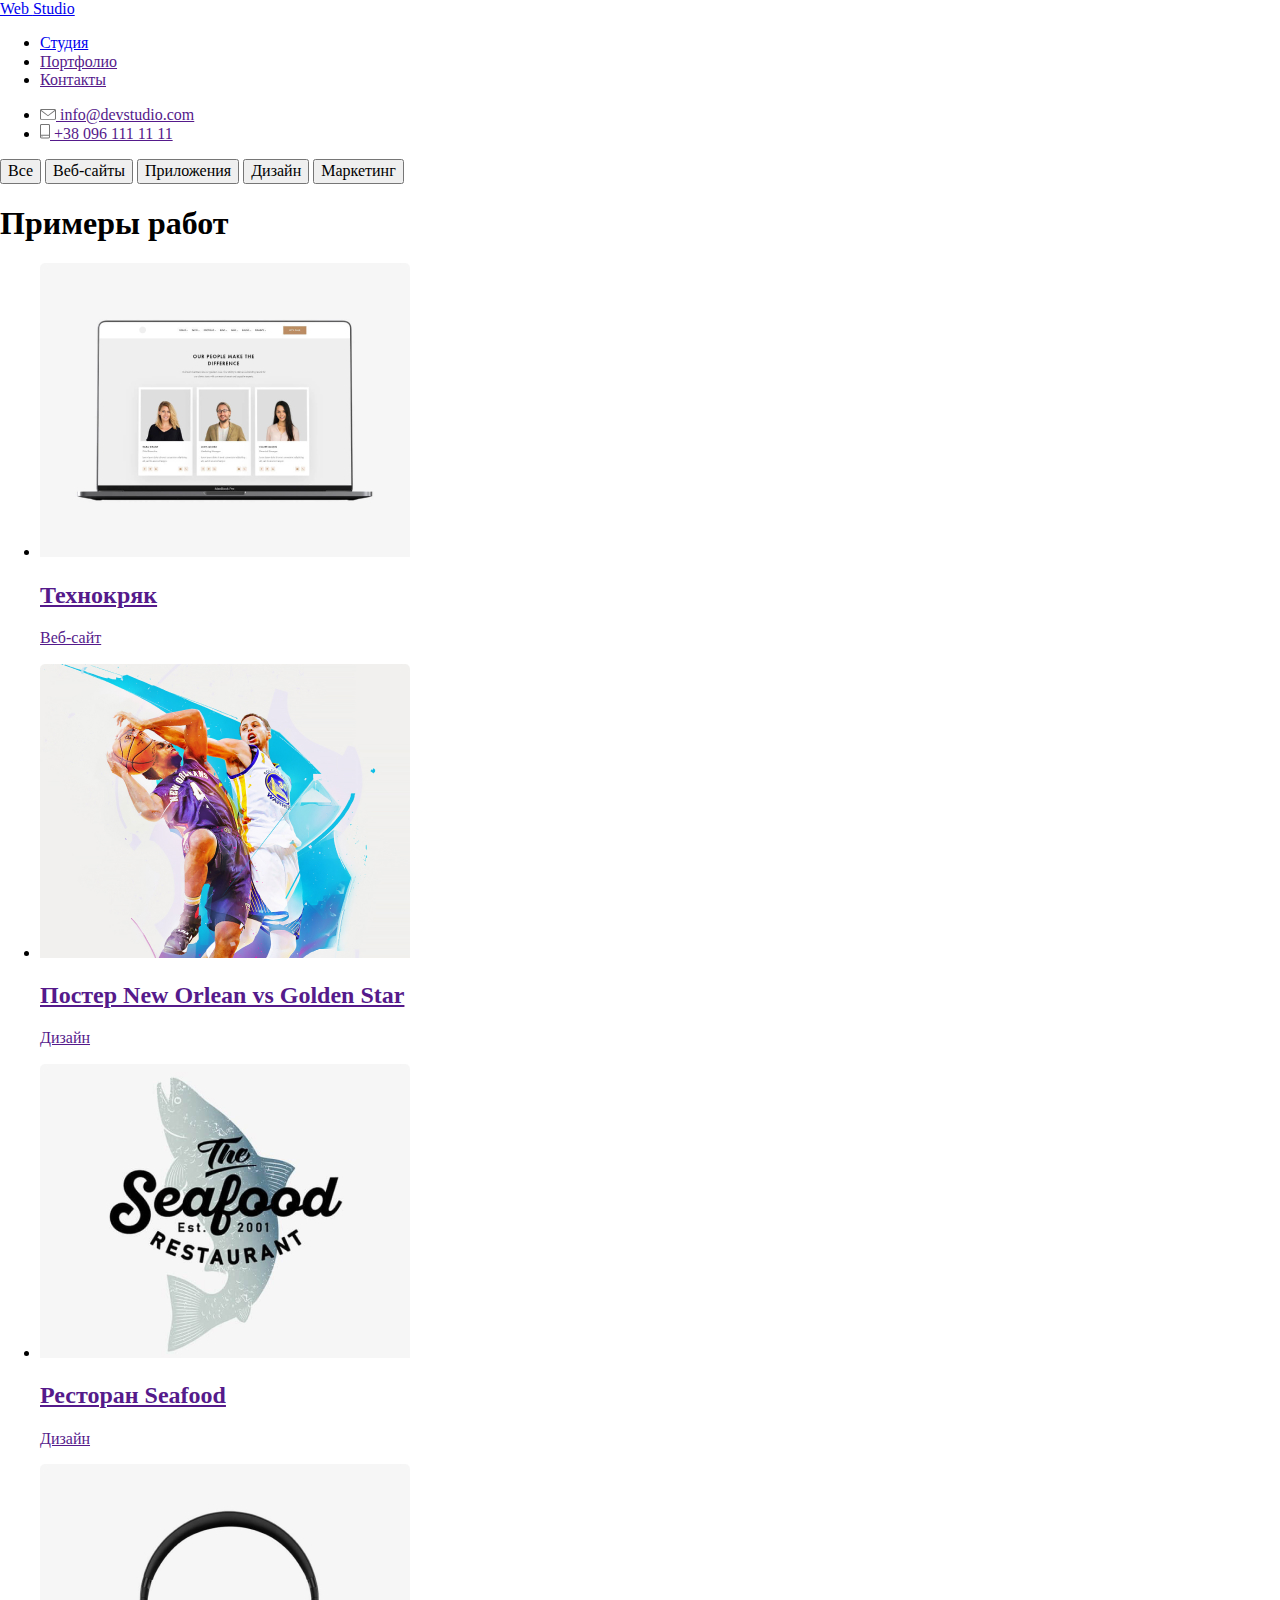
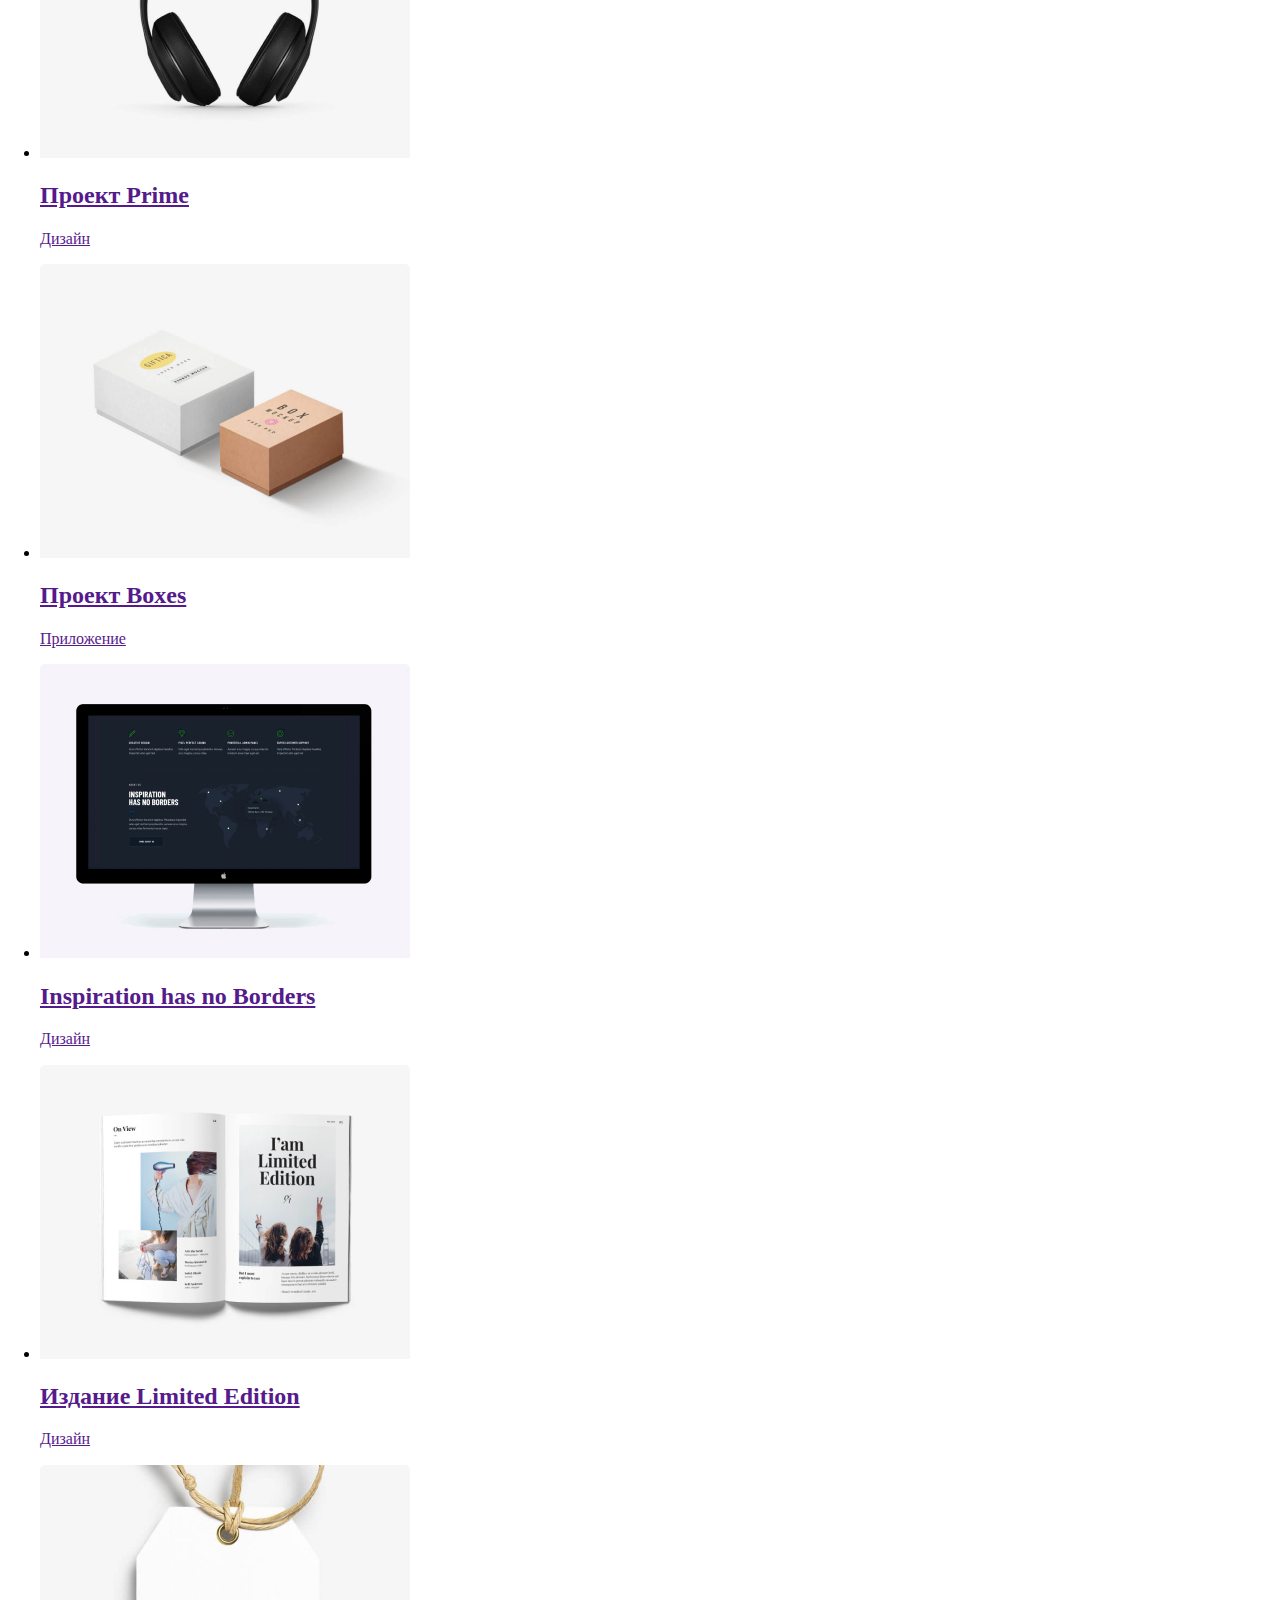
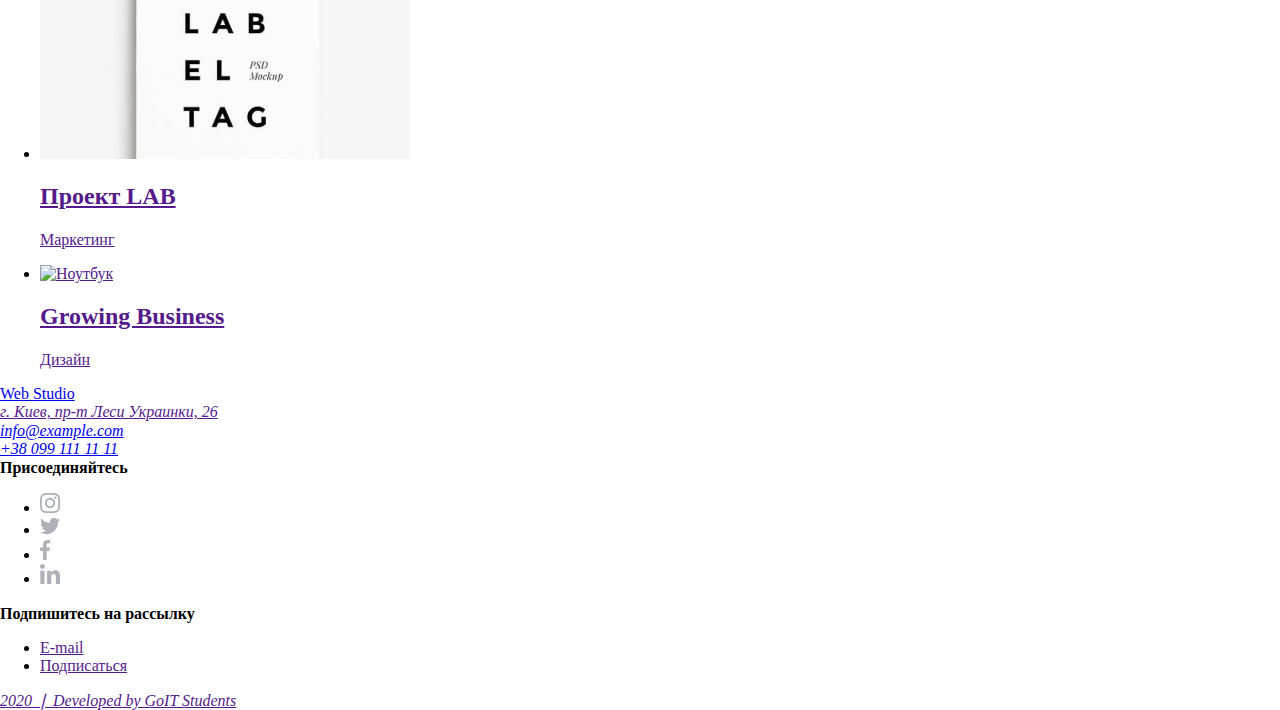
==== portfolio.html @ 4bbfb706 "разметка классами страницы портфолию" ====
<!DOCTYPE html>
<html lang="ru">
  <head>
    <meta charset="UTF-8" />
    <meta name="viewport" content="width=device-width, initial-scale=1.0" />
    <title>Web_studio</title>
    <link
      href="https://fonts.googleapis.com/css2?family=Raleway:wght@700&family=Roboto:wght@400;500;700;900&display=swap"
      rel="stylesheet"
    />
    <link rel="stylesheet" type="text/css" href="css/normalize.css" />
    <link rel="stylesheet" href="./css/styles.css" />
  </head>

  <body class="page">
    <!-- Шапка сайта -->
    <header>
      <div class="container main-flex">
        <nav class="nav-flex">
          <div class="logo-color">
            <a href="./index.html" class="logo"
              ><span class="logo-title"> Web </span> Studio
            </a>
          </div>
          <ul class="site-nav list">
            <li class="item"><a href="./index.html" class="link">Студия</a></li>
            <li class="item"><a href="" class="link current">Портфолио</a></li>
            <li class="item"><a href="" class="link">Контакты</a></li>
          </ul>
        </nav>
        <ul class="aside list">
          <li class="item"><a href="" class="link"><img src="./image/email.svg" alt="Конверт" />
              info@devstudio.com</a>
          </li>
          <li class="item"><a href="" class="link"><img src="./image/smartphone.svg" alt="Телефон" /> +38 096 111 11
              11</a>
          </li>
        </ul>
      </div>
    </header>

    <main>
       <!--Главный сектор-->
      <nav class="filter-nav container">
        <div class="filter">
            <button type="button" class="filter-text">Все</button>
            <button type="button" class="filter-text">Веб-сайты</button>
            <button type="button" class="filter-text">Приложения</button>
            <button type="button" class="filter-text">Дизайн</button>
            <button type="button" class="filter-text">Маркетинг</button>
          </div>
        </div>
      </nav>
      <!--Примеры работ-->
      <section class="work">
        <div class="container work">
         <h1 class="visually-hidden">Примеры работ</h1>
          <ul class="cards list">
            <li class="card-content item">
              <a href="" class="portfolio-elements">
                  <img class="work-img" src="./image/Portfolio/techno.jpg" alt="Компьютер" width="370" height="294"/>
                  <div class="portfolio-content">
                    <h2 class="title">Технокряк</h2>
                    <p class="subtitle">Веб-сайт</p>
                    <!-- <p class="text">
                  Технокряк это современная площадка распространения
                  коронавируса. Компании используют эту платформу для цифрового
                  шпионажа и атак на защищённые сервера конкурентов.
                </p> -->
                  </div>
              </a>
            </li>
                       
            <li class="card-content item">
              <a href="" class="portfolio-elements">
                <img class="work-img" src="./image/Portfolio/neworlen.jpg" alt="Баскетбол" width="370" height="294"/>
                  <div class="portfolio-content">
                    <h2 class="title">Постер New Orlean vs Golden Star</h2>
                    <p class="subtitle">Дизайн</p>
                    <!-- <p class="text">
                    Технокряк это современная площадка распространения
                    коронавируса. Компании используют эту платформу для цифрового
                    шпионажа и атак на защищённые сервера конкурентов.
                    </p> -->
                  </div>
              </a>
            </li>
              
            
            <li class="card-content item">
              <a href="" class="portfolio-elements">
                <img class="work-img" src="./image/Portfolio/seafood.jpg" alt="Логотип" width="370" height="294"/>
                <div class="portfolio-content">
                  <h2 class="title">Ресторан Seafood</h2>
                  <p class="subtitle">Дизайн</p>
                  <!-- <p class="text">
                  Технокряк это совре class="box-text" Технокряк это современная
                  площадка распространения коронавируса. Компании используют эту
                  платформу для цифрового шпионажа и атак на защищённые сервера
                  конкурентов.
                  </p> -->
                </div>
              </a>
            </li>

            <li class="card-content item">
              <a href="" class="portfolio-elements">  
                <img class="work-img" src="./image/Portfolio/prime.jpg" alt="Наушники" width="370" height="294"/>
                <div class="portfolio-content">
                  <h2 class="title">Проект Prime</h2>
                  <p class="subtitle">Дизайн</p>
                  <!-- <p class="text">
                  Технокряк это совре Технокряк это современная площадка
                  распространения коронавируса. Компании используют эту
                  платформу для цифрового шпионажа и атак на защищённые сервера
                  конкурентов.
                  </p> -->
                </div>
              </a>
            </li>
            
            <li class="card-content item">
              <a href="" class="portfolio-elements">
                <img class="work-img" src="./image/Portfolio/boxes.jpg" alt="Ящик" width="370" height="294"/>
                <div class="portfolio-content">
                  <h2 class="title">Проект Boxes</h2>
                  <p class="subtitle">Приложение</p>
                  <!-- <p class="text">
                  Технокряк это современная площадка распространения
                  коронавируса. Компании используют эту платформу для цифрового
                  шпионажа и атак на защищённые сервера конкурентов.
                  </p> -->
                </div>
              </a>
            </li>

            <li class="card-content item">
              <a href="" class="portfolio-elements">
                <img class="work-img" src="./image/Portfolio/Inspiration.jpg" alt="Монитор" width="370" height="294" />
                <div class="portfolio-content">
                  <h2 class="title">Inspiration has no Borders</h2>
                  <p class="subtitle">Дизайн</p>
                  <!-- <p class="text">
                  Технокряк это совре Технокряк это современная площадка
                  распространения коронавируса. Компании используют эту
                  платформу для цифрового шпионажа и атак на защищённые сервера
                  конкурентов.
                  </p> -->
                </div>
              </a>
            </li>

            <li class="card-content item">
              <a href="" class="portfolio-elements">
                <img class="work-img" src="./image/Portfolio/limitededition.jpg" alt="Книга" width="370" height="294" />
                <div class="portfolio-content">
                  <h2 class="title">Издание Limited Edition</h2>
                  <p class="subtitle">Дизайн</p>
                  <!-- <p class="text">
                  Технокряк это современная площадка распространения
                  коронавируса. Компании используют эту платформу для цифрового
                  шпионажа и атак на защищённые сервера конкурентов.
                  </p> -->
                </div>
              </a>
            </li>
            
            <li class="card-content item">
              <a href="" class="portfolio-elements">
                  <img class="work-img" src="./image/Portfolio/lab.jpg" alt="Прелок"  width="370" height="294"/>
                  <div class="portfolio-content">
                    <h2 class="title">Проект LAB</h2>
                    <p class="subtitle">Маркетинг</p>
                    <!-- <p class="text">
                    Технокряк это современная площадка распространения
                   коронавируса. Компании используют эту платформу для цифрового
                   шпионажа и атак на защищённые сервера конкурентов.
                    </p> -->
                  </div>
              </a>
            </li>

            <li class="card-content item">
              <a href="" class="portfolio-elements">
                  <img class="work-img" src="./image/img.png" alt="Hоутбук" width="370" height="294" />
                  <div class="portfolio-content">
                    <h2 class="title">Growing Business</h2>
                    <p class="subtitle">Дизайн</p>
                    <!-- <p class="text">
                    Технокряк это современная площадка распространения
                    коронавируса. Компании используют эту платформу для цифрового
                    шпионажа и атак на защищённые сервера конкурентов.
                    </p> -->
                  </div>
              </a>
            </li>
          </ul>
        </div>
      </div>
    </section>
   </main>

    <footer>
      <!--Адрес компании-->
      <div class="container-footer">
        <div class="flex-footer">
          <div class="logo">
            <a href="./index.html" class="logo-caption"><span class="logo-title"> Web </span> Studio
            </a>
            <address class="footer-address">
              <a href="" class="address-text">г. Киев, пр-т Леси Украинки, 26</a>
              <br />
              <a href="mailto:info@example.com" class="address-mobile">info@example.com
              </a>
              <br />
              <a href="tel:+380991111111" class="address-mobile">+38 099 111 11 11</a>
            </address>
          </div>
          <!--Соцсети-->
          <div class="socfooter">
            <b class="socials-title">Присоединяйтесь</b>
            <ul class="social-but list">
              <li class="item">
                <a href="https://www.instagram.com/"><img src="./image/social_link/instagram.svg" class="socials"
                    alt="Инстаграм" /></a>
              </li>
              <li class="item">
                <a href="https://twitter.com/"><img src="./image/social_link/twitter.svg" class="socials" alt="Твиттер" /></a>
              </li>
              <li class="item">
                <a href="https://www.facebook.com/"><img src="./image/social_link/facebook.svg" class="socials"
                    alt="Фейсбук" /></a>
              </li>
              <li class="item">
                <a href="https://ua.linkedin.com/"><img src="./image/social_link/linkedin.svg" class="socials"
                    alt="Линкедин" /></a>
              </li>
            </ul>
          </div>
          <!--Формы-->
          <div class="forms">
            <b class="form-title">Подпишитесь на рассылку</b>
            <ul class="forms-button list">
              <li class="item">
                <a href="" class="button-secondary">E-mail</a>
              </li>
              <li class="item">
                <a href="" class="button-primary">Подписаться</a>
              </li>
            </ul>
          </div>
        </div>
      </div>
      <!--Создатель сайта-->
          <address class="copyright">
            <a href="" class="author">2020 &#10072; Developed by GoIT Students</a>
          </address>
    </footer>
  </body>
      
</html>
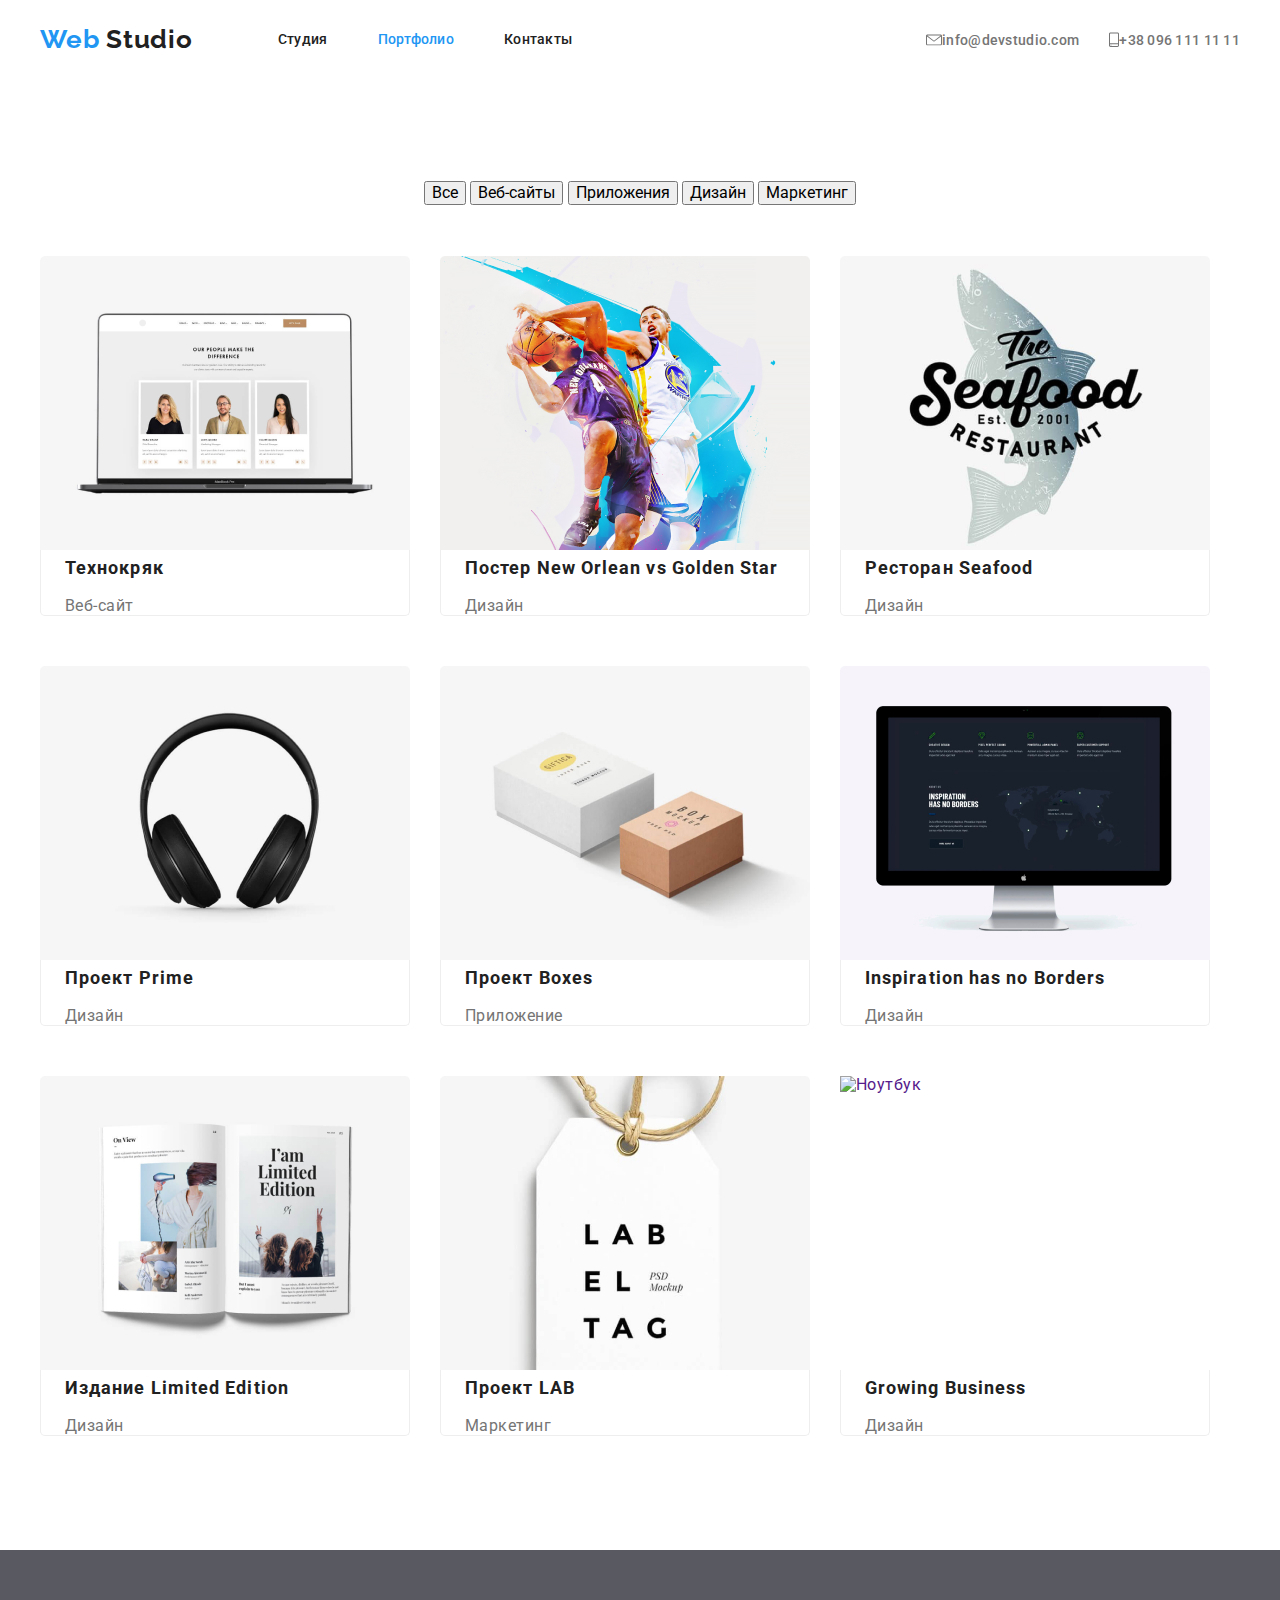
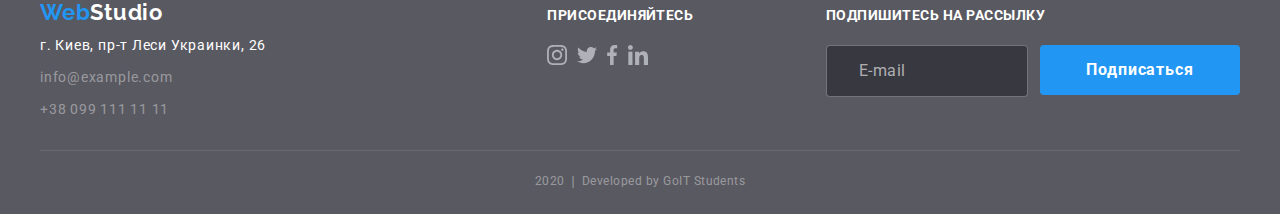
==== commit 8de88630: "исправление ошибок после валидатора" ====
--- a/portfolio.html
+++ b/portfolio.html
@@ -29,67 +29,89 @@
           </ul>
         </nav>
         <ul class="aside list">
-          <li class="item"><a href="" class="link"><img src="./image/email.svg" alt="Конверт" />
-              info@devstudio.com</a>
+          <li class="item">
+            <a href="" class="link"
+              ><img src="./image/email.svg" alt="Конверт" />
+              info@devstudio.com</a
+            >
           </li>
-          <li class="item"><a href="" class="link"><img src="./image/smartphone.svg" alt="Телефон" /> +38 096 111 11
-              11</a>
+          <li class="item">
+            <a href="" class="link"
+              ><img src="./image/smartphone.svg" alt="Телефон" /> +38 096 111 11
+              11</a
+            >
           </li>
         </ul>
       </div>
     </header>
 
     <main>
-       <!--Главный сектор-->
+      <!--Главный сектор-->
       <nav class="filter-nav container">
         <div class="filter">
-            <button type="button" class="filter-text">Все</button>
-            <button type="button" class="filter-text">Веб-сайты</button>
-            <button type="button" class="filter-text">Приложения</button>
-            <button type="button" class="filter-text">Дизайн</button>
-            <button type="button" class="filter-text">Маркетинг</button>
-          </div>
+          <button type="button" class="filter-text">Все</button>
+          <button type="button" class="filter-text">Веб-сайты</button>
+          <button type="button" class="filter-text">Приложения</button>
+          <button type="button" class="filter-text">Дизайн</button>
+          <button type="button" class="filter-text">Маркетинг</button>
         </div>
       </nav>
       <!--Примеры работ-->
       <section class="work">
         <div class="container work">
-         <h1 class="visually-hidden">Примеры работ</h1>
+          <h1 class="visually-hidden">Примеры работ</h1>
           <ul class="cards list">
             <li class="card-content item">
               <a href="" class="portfolio-elements">
-                  <img class="work-img" src="./image/Portfolio/techno.jpg" alt="Компьютер" width="370" height="294"/>
-                  <div class="portfolio-content">
-                    <h2 class="title">Технокряк</h2>
-                    <p class="subtitle">Веб-сайт</p>
-                    <!-- <p class="text">
+                <img
+                  class="work-img"
+                  src="./image/Portfolio/techno.jpg"
+                  alt="Компьютер"
+                  width="370"
+                  height="294"
+                />
+                <div class="portfolio-content">
+                  <h2 class="title">Технокряк</h2>
+                  <p class="subtitle">Веб-сайт</p>
+                  <!-- <p class="text">
                   Технокряк это современная площадка распространения
                   коронавируса. Компании используют эту платформу для цифрового
                   шпионажа и атак на защищённые сервера конкурентов.
                 </p> -->
-                  </div>
-              </a>
-            </li>
-                       
-            <li class="card-content item">
-              <a href="" class="portfolio-elements">
-                <img class="work-img" src="./image/Portfolio/neworlen.jpg" alt="Баскетбол" width="370" height="294"/>
-                  <div class="portfolio-content">
-                    <h2 class="title">Постер New Orlean vs Golden Star</h2>
-                    <p class="subtitle">Дизайн</p>
-                    <!-- <p class="text">
+                </div>
+              </a>
+            </li>
+
+            <li class="card-content item">
+              <a href="" class="portfolio-elements">
+                <img
+                  class="work-img"
+                  src="./image/Portfolio/neworlen.jpg"
+                  alt="Баскетбол"
+                  width="370"
+                  height="294"
+                />
+                <div class="portfolio-content">
+                  <h2 class="title">Постер New Orlean vs Golden Star</h2>
+                  <p class="subtitle">Дизайн</p>
+                  <!-- <p class="text">
                     Технокряк это современная площадка распространения
                     коронавируса. Компании используют эту платформу для цифрового
                     шпионажа и атак на защищённые сервера конкурентов.
                     </p> -->
-                  </div>
-              </a>
-            </li>
-              
-            
-            <li class="card-content item">
-              <a href="" class="portfolio-elements">
-                <img class="work-img" src="./image/Portfolio/seafood.jpg" alt="Логотип" width="370" height="294"/>
+                </div>
+              </a>
+            </li>
+
+            <li class="card-content item">
+              <a href="" class="portfolio-elements">
+                <img
+                  class="work-img"
+                  src="./image/Portfolio/seafood.jpg"
+                  alt="Логотип"
+                  width="370"
+                  height="294"
+                />
                 <div class="portfolio-content">
                   <h2 class="title">Ресторан Seafood</h2>
                   <p class="subtitle">Дизайн</p>
@@ -104,8 +126,14 @@
             </li>
 
             <li class="card-content item">
-              <a href="" class="portfolio-elements">  
-                <img class="work-img" src="./image/Portfolio/prime.jpg" alt="Наушники" width="370" height="294"/>
+              <a href="" class="portfolio-elements">
+                <img
+                  class="work-img"
+                  src="./image/Portfolio/prime.jpg"
+                  alt="Наушники"
+                  width="370"
+                  height="294"
+                />
                 <div class="portfolio-content">
                   <h2 class="title">Проект Prime</h2>
                   <p class="subtitle">Дизайн</p>
@@ -118,10 +146,16 @@
                 </div>
               </a>
             </li>
-            
-            <li class="card-content item">
-              <a href="" class="portfolio-elements">
-                <img class="work-img" src="./image/Portfolio/boxes.jpg" alt="Ящик" width="370" height="294"/>
+
+            <li class="card-content item">
+              <a href="" class="portfolio-elements">
+                <img
+                  class="work-img"
+                  src="./image/Portfolio/boxes.jpg"
+                  alt="Ящик"
+                  width="370"
+                  height="294"
+                />
                 <div class="portfolio-content">
                   <h2 class="title">Проект Boxes</h2>
                   <p class="subtitle">Приложение</p>
@@ -136,7 +170,13 @@
 
             <li class="card-content item">
               <a href="" class="portfolio-elements">
-                <img class="work-img" src="./image/Portfolio/Inspiration.jpg" alt="Монитор" width="370" height="294" />
+                <img
+                  class="work-img"
+                  src="./image/Portfolio/Inspiration.jpg"
+                  alt="Монитор"
+                  width="370"
+                  height="294"
+                />
                 <div class="portfolio-content">
                   <h2 class="title">Inspiration has no Borders</h2>
                   <p class="subtitle">Дизайн</p>
@@ -152,7 +192,13 @@
 
             <li class="card-content item">
               <a href="" class="portfolio-elements">
-                <img class="work-img" src="./image/Portfolio/limitededition.jpg" alt="Книга" width="370" height="294" />
+                <img
+                  class="work-img"
+                  src="./image/Portfolio/limitededition.jpg"
+                  alt="Книга"
+                  width="370"
+                  height="294"
+                />
                 <div class="portfolio-content">
                   <h2 class="title">Издание Limited Edition</h2>
                   <p class="subtitle">Дизайн</p>
@@ -164,56 +210,73 @@
                 </div>
               </a>
             </li>
-            
-            <li class="card-content item">
-              <a href="" class="portfolio-elements">
-                  <img class="work-img" src="./image/Portfolio/lab.jpg" alt="Прелок"  width="370" height="294"/>
-                  <div class="portfolio-content">
-                    <h2 class="title">Проект LAB</h2>
-                    <p class="subtitle">Маркетинг</p>
-                    <!-- <p class="text">
+
+            <li class="card-content item">
+              <a href="" class="portfolio-elements">
+                <img
+                  class="work-img"
+                  src="./image/Portfolio/lab.jpg"
+                  alt="Прелок"
+                  width="370"
+                  height="294"
+                />
+                <div class="portfolio-content">
+                  <h2 class="title">Проект LAB</h2>
+                  <p class="subtitle">Маркетинг</p>
+                  <!-- <p class="text">
                     Технокряк это современная площадка распространения
                    коронавируса. Компании используют эту платформу для цифрового
                    шпионажа и атак на защищённые сервера конкурентов.
                     </p> -->
-                  </div>
-              </a>
-            </li>
-
-            <li class="card-content item">
-              <a href="" class="portfolio-elements">
-                  <img class="work-img" src="./image/img.png" alt="Hоутбук" width="370" height="294" />
-                  <div class="portfolio-content">
-                    <h2 class="title">Growing Business</h2>
-                    <p class="subtitle">Дизайн</p>
-                    <!-- <p class="text">
+                </div>
+              </a>
+            </li>
+
+            <li class="card-content item">
+              <a href="" class="portfolio-elements">
+                <img
+                  class="work-img"
+                  src="./image/img.png"
+                  alt="Hоутбук"
+                  width="370"
+                  height="294"
+                />
+                <div class="portfolio-content">
+                  <h2 class="title">Growing Business</h2>
+                  <p class="subtitle">Дизайн</p>
+                  <!-- <p class="text">
                     Технокряк это современная площадка распространения
                     коронавируса. Компании используют эту платформу для цифрового
                     шпионажа и атак на защищённые сервера конкурентов.
                     </p> -->
-                  </div>
+                </div>
               </a>
             </li>
           </ul>
         </div>
-      </div>
-    </section>
-   </main>
+      </section>
+    </main>
 
     <footer>
       <!--Адрес компании-->
       <div class="container-footer">
         <div class="flex-footer">
           <div class="logo">
-            <a href="./index.html" class="logo-caption"><span class="logo-title"> Web </span> Studio
+            <a href="./index.html" class="logo-caption"
+              ><span class="logo-title"> Web </span> Studio
             </a>
             <address class="footer-address">
-              <a href="" class="address-text">г. Киев, пр-т Леси Украинки, 26</a>
+              <a href="" class="address-text"
+                >г. Киев, пр-т Леси Украинки, 26</a
+              >
               <br />
-              <a href="mailto:info@example.com" class="address-mobile">info@example.com
+              <a href="mailto:info@example.com" class="address-mobile"
+                >info@example.com
               </a>
               <br />
-              <a href="tel:+380991111111" class="address-mobile">+38 099 111 11 11</a>
+              <a href="tel:+380991111111" class="address-mobile"
+                >+38 099 111 11 11</a
+              >
             </address>
           </div>
           <!--Соцсети-->
@@ -221,19 +284,36 @@
             <b class="socials-title">Присоединяйтесь</b>
             <ul class="social-but list">
               <li class="item">
-                <a href="https://www.instagram.com/"><img src="./image/social_link/instagram.svg" class="socials"
-                    alt="Инстаграм" /></a>
-              </li>
-              <li class="item">
-                <a href="https://twitter.com/"><img src="./image/social_link/twitter.svg" class="socials" alt="Твиттер" /></a>
-              </li>
-              <li class="item">
-                <a href="https://www.facebook.com/"><img src="./image/social_link/facebook.svg" class="socials"
-                    alt="Фейсбук" /></a>
-              </li>
-              <li class="item">
-                <a href="https://ua.linkedin.com/"><img src="./image/social_link/linkedin.svg" class="socials"
-                    alt="Линкедин" /></a>
+                <a href="https://www.instagram.com/"
+                  ><img
+                    src="./image/social_link/instagram.svg"
+                    class="socials"
+                    alt="Инстаграм"
+                /></a>
+              </li>
+              <li class="item">
+                <a href="https://twitter.com/"
+                  ><img
+                    src="./image/social_link/twitter.svg"
+                    class="socials"
+                    alt="Твиттер"
+                /></a>
+              </li>
+              <li class="item">
+                <a href="https://www.facebook.com/"
+                  ><img
+                    src="./image/social_link/facebook.svg"
+                    class="socials"
+                    alt="Фейсбук"
+                /></a>
+              </li>
+              <li class="item">
+                <a href="https://ua.linkedin.com/"
+                  ><img
+                    src="./image/social_link/linkedin.svg"
+                    class="socials"
+                    alt="Линкедин"
+                /></a>
               </li>
             </ul>
           </div>
@@ -252,10 +332,9 @@
         </div>
       </div>
       <!--Создатель сайта-->
-          <address class="copyright">
-            <a href="" class="author">2020 &#10072; Developed by GoIT Students</a>
-          </address>
+      <address class="copyright">
+        <a href="" class="author">2020 &#10072; Developed by GoIT Students</a>
+      </address>
     </footer>
   </body>
-      
-</html>+</html>
--- a/css/styles.css
+++ b/css/styles.css
@@ -0,0 +1,670 @@
+/* палитра цветов макета */
+/* цвет главного героя, кнопки color: #ffffff;
+фон кнопки color: #2196f3;
+основной цвет текста color: #212121;
+цвет доп. теста color: #757575;
+текст автора сайта color: rgba(255, 255, 255, 0.4);
+текст адрес футер color: rgba(255, 255, 255, 0.6);
+кнопка деятельности фон background: rgba(47, 48, 58, 0.8);
+фон кнопок особенности background: #f5f4fa;
+footer background: #e5e5e5;
+список портфолио: background: #F5F4FA;*/
+
+:root {
+  --primary-text-color: #212121;
+  --color-link: #2196f3;
+  --hero-text: #ffffff;
+  --text-color: #757575;
+  --text-autor: rgba(255, 255, 255, 0.4);
+  --text-footer: rgba(255, 255, 255, 0.6);
+  --footter-background-color: rgba(47, 48, 58, 0.8);
+  --portfolio-ul-background: #f5f4fa;
+}
+.page {
+  color: var(--primary-text-color);
+  background-color: var(--hero-text);
+  font-family: Roboto, sans-serif;
+  letter-spacing: 0.03em;
+}
+header {
+  background-color: var(--hero-text);
+}
+.list {
+  padding: 0;
+  margin: 0;
+  list-style: none;
+}
+a {
+  text-decoration: none;
+}
+nav {
+  color: var(--primary-text-color);
+  font-weight: 500;
+  font-size: 14px;
+  line-height: 1.14;
+}
+.container {
+  width: 1200px;
+  margin-left: auto;
+  margin-right: auto;
+  padding-left: 15px;
+  padding-right: 15px;
+  background-color: var(--hero-text);
+}
+img {
+  display: block;
+  max-width: 100%;
+  height: auto;
+}
+.item {
+}
+
+/* INDEX CSS*/
+/*header*/
+
+/* logo*/
+.main-flex {
+  display: flex;
+  align-items: center;
+}
+.nav-flex {
+  display: flex;
+}
+
+.logo-color {
+  display: block;
+  margin-top: 24px;
+  margin-bottom: 25px;
+}
+.logo {
+  color: var(--primary-text-color);
+  font-family: Raleway, Arial, Helvetica, sans-serif;
+  font-weight: 700;
+  font-size: 26px;
+  line-height: 1.19;
+  letter-spacing: 0.03em;
+}
+.logo:hover,
+.logo:focus {
+  color: var(--color-link);
+}
+.logo .logo-title {
+  color: var(--color-link);
+}
+
+/*site-nav*/
+.site-nav {
+  display: flex;
+  margin-left: 85px;
+}
+
+.site-nav .item + .item {
+  margin-left: 50px;
+}
+
+.site-nav .link {
+  display: block;
+  padding-top: 32px;
+  padding-bottom: 32px;
+
+  color: var(--primary-text-color);
+  font-weight: 500;
+  font-size: 14px;
+  line-height: 1.14;
+  letter-spacing: 0.02em;
+}
+.site-nav .link:hover,
+.site-nav .link:focus {
+  color: var(--color-link);
+}
+.site-nav .link.current {
+  color: var(--color-link);
+}
+
+/*aside*/
+.aside {
+  display: flex;
+  margin-left: auto;
+}
+.aside .item {
+  margin-left: 30px;
+}
+.aside .link {
+  padding-top: 32px;
+  padding-bottom: 32px;
+
+  color: var(--text-color);
+  font-weight: 500;
+  font-size: 14px;
+  line-height: 16px;
+  letter-spacing: 0.02em;
+}
+.aside .link:hover,
+.aside .link:focus {
+  color: var(--color-link);
+}
+
+/*main*/
+
+/*hero*/
+.hero {
+  background-color: blueviolet;
+  color: var(--hero-text);
+  text-align: center;
+}
+.hero-title {
+  margin-top: 0;
+  margin-bottom: 0;
+
+  font-weight: 900;
+  font-size: 44px;
+  line-height: 1.36;
+  letter-spacing: 0.06em;
+  text-transform: uppercase;
+}
+
+.hero .button {
+  background-color: var(--text-color);
+}
+.button.primary {
+  display: inline-block;
+  border-radius: 4px;
+  padding-top: 10px;
+  padding-left: 32px;
+  padding-bottom: 10px;
+  padding-right: 32px;
+  min-width: 136px;
+
+  color: var(--hero-text);
+  background-color: var(--color-link);
+  letter-spacing: 0.06em;
+  font-weight: 700;
+  font-size: 16px;
+  line-height: 1.87;
+  align-items: center;
+  text-align: center;
+}
+.button.secondary {
+  color: var(--text-footer);
+  background-color: var(--footter-background-color);
+  font-size: 16px;
+  line-height: 1.87;
+}
+.button:hover,
+.button.focus {
+  color: red;
+}
+
+/*section*/
+.section {
+  background-color: var(--hero-text);
+}
+.section-title {
+  margin-top: 0;
+}
+.section .title {
+  color: var(--primary-text-color);
+  font-weight: 700;
+  font-size: 14px;
+  line-height: 1.14;
+  text-transform: uppercase;
+}
+/* .section .text {
+  color: var(--hero-text);
+} */
+.subtitle {
+  color: var(--text-color);
+  font-size: 16px;
+  line-height: 1.19;
+}
+.features .icon:hover,
+.features .icon:focus {
+  background-color: var(--color-link);
+}
+.features {
+  display: flex;
+  flex-wrap: wrap;
+
+  padding-top: 94px;
+  padding-bottom: 94px;
+  border-bottom: 1px solid #ececec;
+}
+.features .item {
+  width: calc((100% - 90px) / 4);
+  margin-right: 30px;
+}
+.features .item:nth-child(4n) {
+  margin-right: 0;
+}
+.features .icon {
+  padding-top: 25px;
+  padding-left: 107px;
+  padding-bottom: 25px;
+  padding-right: 107px;
+  background-color: var(--portfolio-ul-background);
+}
+.features .title {
+  margin-top: 30px;
+  margin-bottom: 0;
+}
+.features p {
+  margin-top: 10px;
+  margin-bottom: 0;
+  color: var(--text-color);
+  font-size: 14px;
+  line-height: 1.71;
+}
+
+/*box*/
+.box {
+  background-color: var(--hero-text);
+}
+
+.box .box-img {
+  display: flex;
+  flex-wrap: wrap;
+  padding-top: 50px;
+  padding-bottom: 94px;
+}
+.box-img .item {
+  width: calc((100% - 60px) / 3);
+  margin-right: 30px;
+}
+.box-img .item:nth-child(3n) {
+  margin-right: 0;
+}
+
+.box-img .img {
+  display: block;
+  margin: 0;
+  padding: 0;
+}
+.box .title {
+  margin: 0;
+  padding: 0;
+  padding-top: 94px;
+  font-weight: 700;
+  font-size: 36px;
+  line-height: 42px;
+  text-align: center;
+}
+.box .text {
+  margin: 0;
+  padding: 0;
+  color: var(--hero-text);
+  font-weight: 700;
+  font-size: 14px;
+  line-height: 1.14;
+  text-align: center;
+  text-transform: uppercase;
+  background: rgba(47, 48, 58, 0.8);
+}
+
+/*section-team*/
+.section-team {
+  background-color: var(--portfolio-ul-backgroundburlywood);
+}
+.section-team .title {
+  margin: 0;
+  padding: 0;
+  padding-top: 94px;
+}
+.team {
+  background-color: var(--portfolio-ul-backgroundburlywood);
+}
+.teams {
+  display: flex;
+  text-align: center;
+  padding-top: 50px;
+  border-radius: 4px;
+}
+
+.teams .item {
+  width: calc((100% - 90px) / 4);
+  margin-right: 30px;
+}
+.teams .item:nth-child(4n) {
+  margin-right: 0;
+}
+.teams .color {
+  background-color: #ffffff;
+  padding-bottom: 36px;
+}
+
+.subject {
+  display: block;
+  margin: 0;
+  padding: 0;
+  padding-top: 30px;
+  color: var(--primary-text-color);
+  font-weight: 500;
+  font-size: 16px;
+  line-height: 1.19;
+}
+.subject:hover {
+  color: var(--color-link);
+}
+.subtitle {
+  margin: 0;
+  padding: 0;
+  padding-top: 10px;
+}
+.social-nav {
+  display: flex;
+  flex-wrap: wrap;
+  padding-top: 28px;
+  justify-content: center;
+}
+.socials {
+  margin: 0;
+  padding: 0;
+}
+.socials:hover,
+.socials:focus {
+  background-color: var(--color-link);
+}
+.section-team .title {
+  font-weight: 700;
+  font-size: 36px;
+  line-height: 1.17;
+  text-align: center;
+}
+
+/*section-client*/
+.section-client {
+  background-color: var(--hero-text);
+}
+.client {
+  padding-top: 94px;
+  padding-bottom: 94px;
+}
+
+.link {
+  display: flex;
+  flex-wrap: wrap;
+  justify-content: center;
+  padding-top: 50px;
+}
+
+.link .item {
+  display: inline-block;
+  padding-top: 21px;
+  padding-right: 69px;
+  padding-bottom: 21px;
+  padding-left: 69px;
+
+  border: 1px solid #afb1b8;
+  box-sizing: border-box;
+  border-radius: 4px;
+  width: calc((100% - 150px) / 6);
+  margin-right: 30px;
+}
+
+.link .item:nth-child(6n) {
+  margin-right: 0;
+}
+.section-client .title {
+  margin: 0;
+  padding: 0;
+
+  font-weight: 700;
+  font-size: 36px;
+  line-height: 1.17;
+  text-align: center;
+}
+
+.link-icon {
+  display: inline-block;
+  margin: 0;
+  padding: 0;
+}
+/*footer*/
+footer {
+  background-color: var(--footter-background-color);
+  color: var(--hero-text);
+}
+.container-footer {
+  width: 1200px;
+  margin-left: auto;
+  margin-right: auto;
+  padding-right: 15px;
+  padding-left: 15px;
+}
+.flex-footer {
+  display: flex;
+  align-items: baseline;
+  padding-bottom: 28px;
+  border-bottom: 1px solid rgba(255, 255, 255, 0.1);
+}
+
+.logo-caption .logo-title {
+  color: var(--color-link);
+}
+.logo-caption {
+  display: flex;
+  margin-top: 48px;
+
+  color: var(--hero-text);
+  font-family: Raleway, sans-serif;
+  font-weight: 700;
+  font-size: 22px;
+  line-height: 1.18;
+}
+.logo-caption:hover,
+.logo-caption:focus {
+  color: var(--color-link);
+}
+
+/*address*/
+address {
+  font-style: normal;
+}
+
+.footer-address {
+  font-family: Roboto, sans-serif;
+  letter-spacing: 0.03em;
+  font-style: normal;
+  font-weight: 400;
+}
+
+.address-text {
+  color: var(--hero-text);
+  font-size: 14px;
+  line-height: 1.71;
+}
+.address-text:hover,
+.address-text:focus {
+  color: var(--color-link);
+}
+.address-mobile {
+  color: var(--text-autor);
+  font-style: normal;
+  font-size: 14px;
+  line-height: 1.71;
+}
+.address-mobile:hover,
+.address-mobile:focus {
+  color: var(--color-link);
+}
+
+.socfooter {
+  padding-top: 56px;
+  margin-left: 281px;
+}
+.social-but {
+  display: flex;
+  flex-wrap: wrap;
+  margin-top: 21px;
+  align-items: center;
+}
+
+.social-but .item {
+  display: inline-block;
+  margin-right: 10px;
+}
+.socials-title {
+  font-size: 14px;
+  line-height: 1.14;
+  text-transform: uppercase;
+}
+/* forms */
+.forms {
+  margin-top: 56px;
+  margin-left: auto;
+}
+.forms-button {
+  display: flex;
+  margin-top: 21px;
+}
+.forms-button .item {
+  display: inline-block;
+}
+.form-title {
+  font-size: 14px;
+  line-height: 1.14;
+  text-transform: uppercase;
+}
+forms > p {
+  display: block;
+}
+.button-primary {
+  display: inline-block;
+  align-items: center;
+  text-align: center;
+  border-radius: 4px;
+  margin-left: 12px;
+  padding-top: 10px;
+  padding-left: 32px;
+  padding-bottom: 10px;
+  padding-right: 32px;
+  min-width: 136px;
+
+  color: var(--hero-text);
+  background-color: var(--color-link);
+  letter-spacing: 0.06em;
+  font-weight: 700;
+  font-size: 16px;
+  line-height: 1.87;
+}
+.button-secondary {
+  display: inline-block;
+  align-items: center;
+  border: 1px solid rgba(255, 255, 255, 0.3);
+  border-radius: 4px;
+  padding-top: 10px;
+  padding-left: 32px;
+  padding-bottom: 10px;
+  padding-right: 32px;
+  min-width: 136px;
+
+  color: var(--text-footer);
+  background-color: var(--footter-background-color);
+  font-size: 16px;
+  line-height: 1.87;
+}
+
+/*владелец сайта*/
+.copyright {
+  text-align: center;
+}
+.author {
+  display: inline-block;
+  padding-top: 18px;
+  padding-bottom: 21px;
+  color: var(--text-autor);
+  font-size: 12px;
+  line-height: 2;
+}
+.author:hover,
+.author:focus {
+  color: var(--color-link);
+}
+
+/*PORTFOLIO CSS*/
+
+/*nav*/
+.filter-nav {
+  padding-top: 100px;
+  padding-bottom: 50px;
+}
+.filter {
+  font-weight: 500;
+  font-size: 16px;
+  line-height: 1.62;
+  text-align: center;
+  border-radius: 4px;
+}
+.filter .button {
+  color: var(--primary-text-color);
+  background-color: var(--portfolio-ul-background);
+}
+.filter-text:hover,
+.filter-text:focus {
+  color: var(--hero-text);
+  background-color: var(--color-link);
+}
+.work .title {
+  margin: 0;
+  padding: 0;
+}
+.visually-hidden {
+  position: absolute;
+  clip: rect(0 0 0 0);
+  width: 1px;
+  height: 1px;
+  margin: -1px;
+}
+.card-content:not(:nth-last-child(-n + 3)) {
+  margin-bottom: 30px;
+}
+
+.card-content:not(:nth-child(3n)) {
+  margin-right: 30px;
+}
+.cards .item {
+  width: 370px;
+}
+
+.cards {
+  display: flex;
+  flex-wrap: wrap;
+  border-top-left-radius: 5px;
+  border-top-right-radius: 5px;
+  overflow: hidden;
+  padding-bottom: 94px;
+}
+.card-content {
+  width: calc((100% - 60px) / 3);
+  margin-right: 30px;
+  background: #ffffff;
+  text-decoration: none;
+  padding-bottom: 20px;
+}
+.card-content:nth-child(3n) {
+  margin-right: 0;
+}
+.portfolio-content {
+  padding: 0px 24px 0px 24px;
+  border-right: 1px solid #eeeeee;
+  border-bottom: 1px solid #eeeeee;
+  border-left: 1px solid #eeeeee;
+  border-bottom-right-radius: 5px;
+  border-bottom-left-radius: 5px;
+}
+.cards .title {
+  color: var(--primary-text-color);
+  font-weight: 700;
+  font-size: 18px;
+  line-height: 2;
+  letter-spacing: 0.06em;
+}
+.portfolio-elements {
+  border-top-right-radius: 5px;
+  border-top-left-radius: 5px;
+  overflow: hidden;
+}
+.project .subtitle {
+  color: var(--text-color);
+  font-size: 16px;
+  line-height: 1.87;
+}
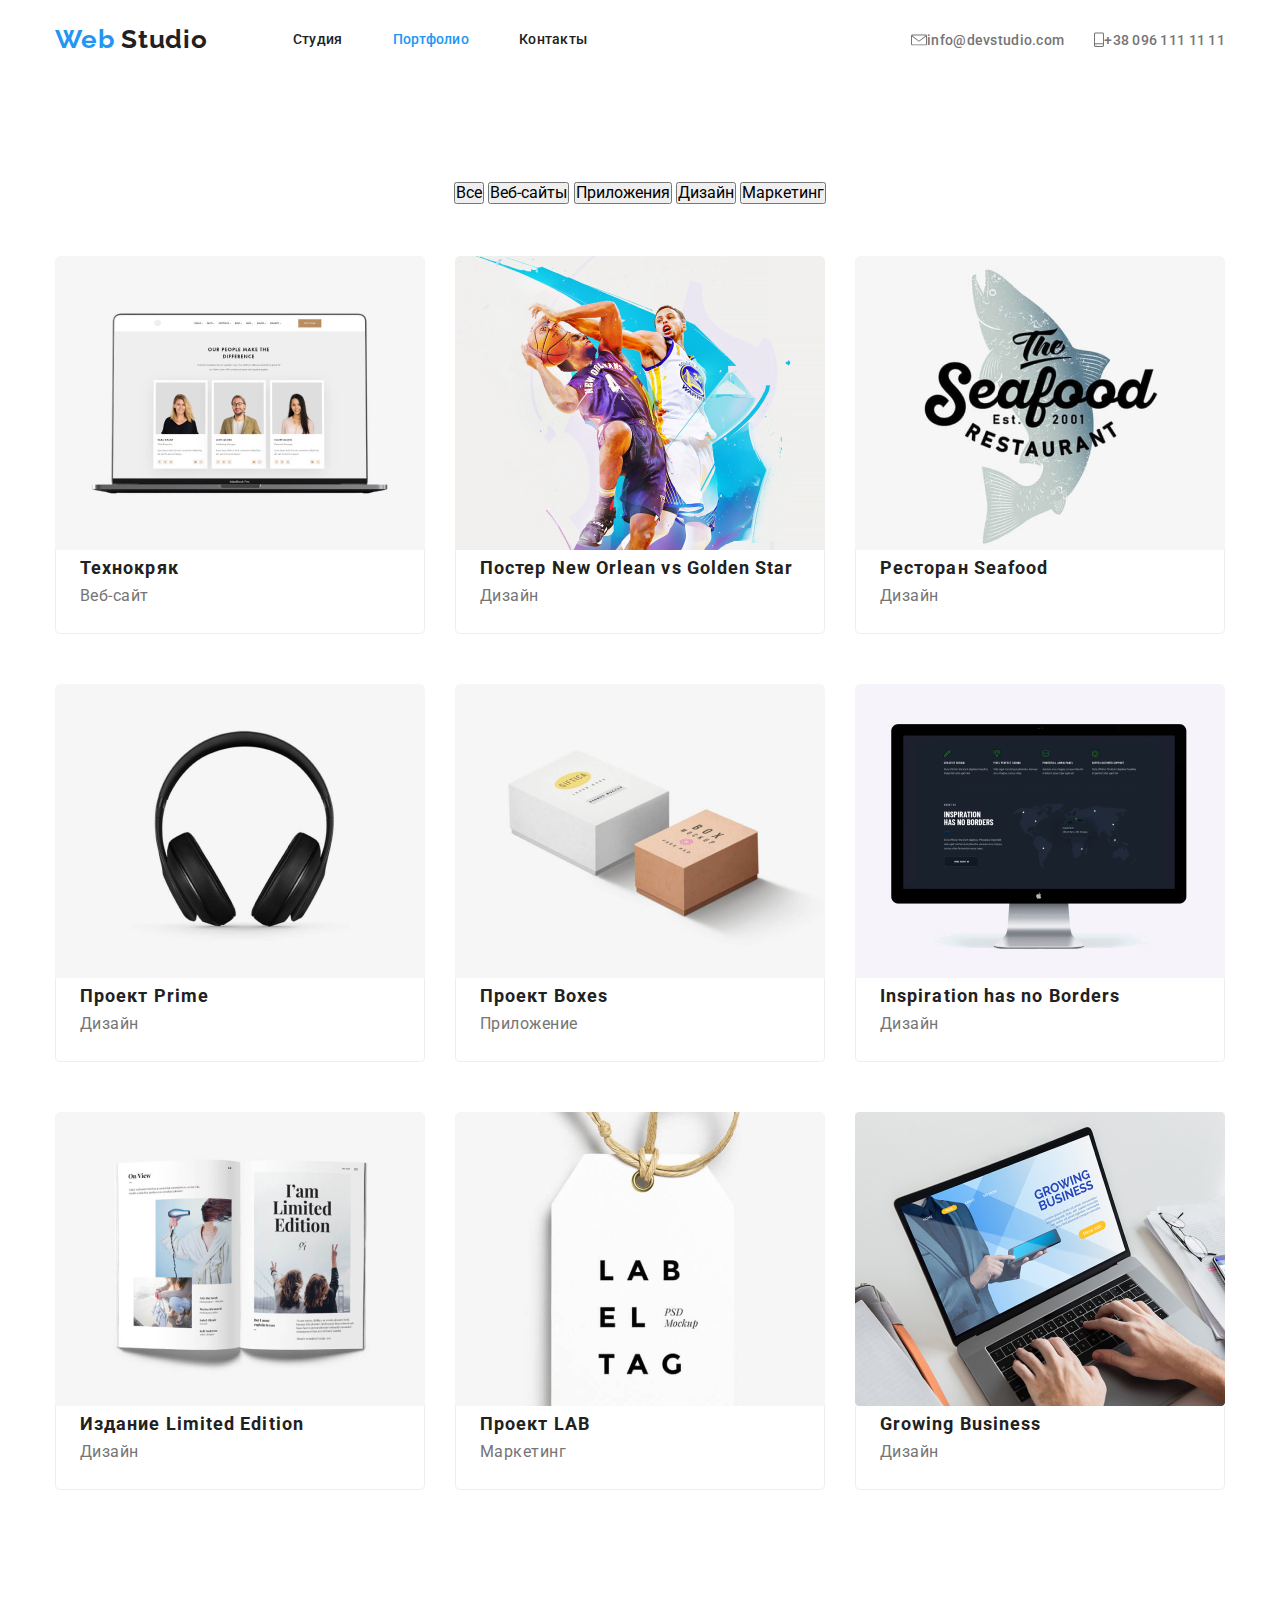
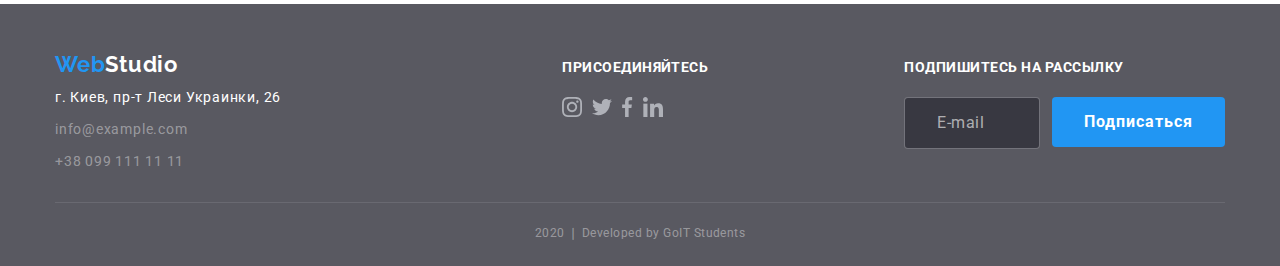
==== commit 88aac8db: "исправление пути к картинке" ====
--- a/portfolio.html
+++ b/portfolio.html
@@ -236,7 +236,7 @@
               <a href="" class="portfolio-elements">
                 <img
                   class="work-img"
-                  src="./image/img.png"
+                  src="./image/img.jpg"
                   alt="Hоутбук"
                   width="370"
                   height="294"
--- a/css/styles.css
+++ b/css/styles.css
@@ -9,7 +9,16 @@
 фон кнопок особенности background: #f5f4fa;
 footer background: #e5e5e5;
 список портфолио: background: #F5F4FA;*/
-
+html {
+  box-sizing: border-box;
+}
+*,
+*::after,
+*::before {
+  padding: 0;
+  margin: 0;
+  box-sizing: inherit;
+}
 :root {
   --primary-text-color: #212121;
   --color-link: #2196f3;
@@ -124,11 +133,18 @@
 /*aside*/
 .aside {
   display: flex;
+  padding: 0;
+  margin: 0;
   margin-left: auto;
+  align-items: center;
 }
 .aside .item {
   margin-left: 30px;
 }
+.aside .item:first-child {
+  margin-left: 0;
+}
+
 .aside .link {
   padding-top: 32px;
   padding-bottom: 32px;
@@ -198,6 +214,7 @@
 /*section*/
 .section {
   background-color: var(--hero-text);
+  padding-top: 94px;
 }
 .section-title {
   margin-top: 0;
@@ -221,13 +238,13 @@
 .features .icon:focus {
   background-color: var(--color-link);
 }
-.features {
-  display: flex;
-  flex-wrap: wrap;
-
-  padding-top: 94px;
+.feature_bottom {
   padding-bottom: 94px;
   border-bottom: 1px solid #ececec;
+}
+.features {
+  display: flex;
+  flex-wrap: wrap;
 }
 .features .item {
   width: calc((100% - 90px) / 4);
@@ -258,13 +275,13 @@
 /*box*/
 .box {
   background-color: var(--hero-text);
+  padding-bottom: 94px;
+  padding-top: 94px;
 }
 
 .box .box-img {
   display: flex;
   flex-wrap: wrap;
-  padding-top: 50px;
-  padding-bottom: 94px;
 }
 .box-img .item {
   width: calc((100% - 60px) / 3);
@@ -282,7 +299,7 @@
 .box .title {
   margin: 0;
   padding: 0;
-  padding-top: 94px;
+  margin-bottom: 50px;
   font-weight: 700;
   font-size: 36px;
   line-height: 42px;
@@ -303,11 +320,13 @@
 /*section-team*/
 .section-team {
   background-color: var(--portfolio-ul-backgroundburlywood);
+  padding-top: 94px;
 }
 .section-team .title {
   margin: 0;
   padding: 0;
-  padding-top: 94px;
+  margin-bottom: 50px;
+  text-align: center;
 }
 .team {
   background-color: var(--portfolio-ul-backgroundburlywood);
@@ -315,8 +334,11 @@
 .teams {
   display: flex;
   text-align: center;
-  padding-top: 50px;
+
   border-radius: 4px;
+}
+.team-img {
+  margin-bottom: 30px;
 }
 
 .teams .item {
@@ -335,7 +357,7 @@
   display: block;
   margin: 0;
   padding: 0;
-  padding-top: 30px;
+  margin-bottom: 10px;
   color: var(--primary-text-color);
   font-weight: 500;
   font-size: 16px;
@@ -347,28 +369,23 @@
 .subtitle {
   margin: 0;
   padding: 0;
-  padding-top: 10px;
+  margin-bottom: 28px;
 }
 .social-nav {
   display: flex;
   flex-wrap: wrap;
-  padding-top: 28px;
   justify-content: center;
 }
+
 .socials {
   margin: 0;
   padding: 0;
 }
+
 .socials:hover,
 .socials:focus {
   background-color: var(--color-link);
 }
-.section-team .title {
-  font-weight: 700;
-  font-size: 36px;
-  line-height: 1.17;
-  text-align: center;
-}
 
 /*section-client*/
 .section-client {
@@ -383,7 +400,6 @@
   display: flex;
   flex-wrap: wrap;
   justify-content: center;
-  padding-top: 50px;
 }
 
 .link .item {
@@ -406,7 +422,7 @@
 .section-client .title {
   margin: 0;
   padding: 0;
-
+  margin-bottom: 50px;
   font-weight: 700;
   font-size: 36px;
   line-height: 1.17;
@@ -422,6 +438,7 @@
 footer {
   background-color: var(--footter-background-color);
   color: var(--hero-text);
+  padding-top: 48px;
 }
 .container-footer {
   width: 1200px;
@@ -442,7 +459,6 @@
 }
 .logo-caption {
   display: flex;
-  margin-top: 48px;
 
   color: var(--hero-text);
   font-family: Raleway, sans-serif;
@@ -488,7 +504,6 @@
 }
 
 .socfooter {
-  padding-top: 56px;
   margin-left: 281px;
 }
 .social-but {
@@ -509,7 +524,6 @@
 }
 /* forms */
 .forms {
-  margin-top: 56px;
   margin-left: auto;
 }
 .forms-button {
